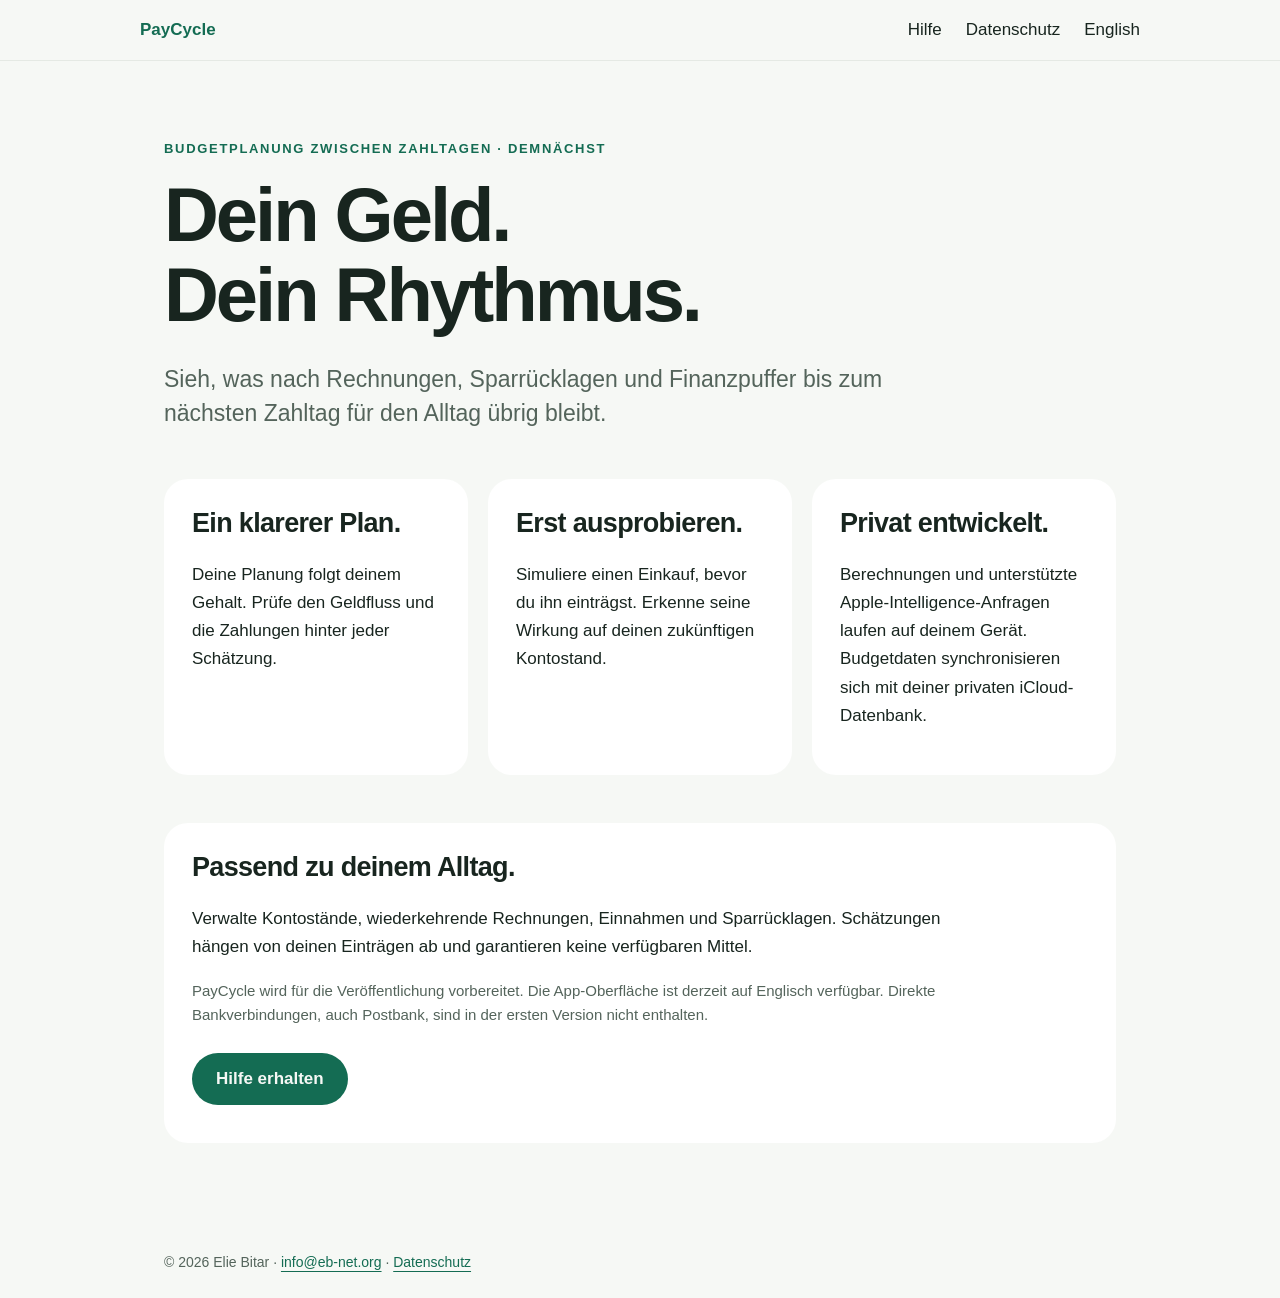
==== index-de.html @ 9efd3d26 "Add German privacy and support pages" ====
<!doctype html><html lang="de"><meta charset="utf-8"><meta name="viewport" content="width=device-width,initial-scale=1"><title>PayCycle — Dein Geld, dein Rhythmus</title><link rel="stylesheet" href="site.css"><nav><a class="brand" href="index-de.html">PayCycle</a><div><a href="support-de.html">Hilfe</a><a href="privacy-de.html">Datenschutz</a><a href="index.html" lang="en">English</a></div></nav><main><p class="eyebrow">Budgetplanung zwischen Zahltagen · Demnächst</p><h1>Dein Geld.<br>Dein Rhythmus.</h1><p class="lead">Sieh, was nach Rechnungen, Sparrücklagen und Finanzpuffer bis zum nächsten Zahltag für den Alltag übrig bleibt.</p><div class="grid"><article class="card"><h2>Ein klarerer Plan.</h2><p>Deine Planung folgt deinem Gehalt. Prüfe den Geldfluss und die Zahlungen hinter jeder Schätzung.</p></article><article class="card"><h2>Erst ausprobieren.</h2><p>Simuliere einen Einkauf, bevor du ihn einträgst. Erkenne seine Wirkung auf deinen zukünftigen Kontostand.</p></article><article class="card"><h2>Privat entwickelt.</h2><p>Berechnungen und unterstützte Apple-Intelligence-Anfragen laufen auf deinem Gerät. Budgetdaten synchronisieren sich mit deiner privaten iCloud-Datenbank.</p></article></div><section><h2>Passend zu deinem Alltag.</h2><p>Verwalte Kontostände, wiederkehrende Rechnungen, Einnahmen und Sparrücklagen. Schätzungen hängen von deinen Einträgen ab und garantieren keine verfügbaren Mittel.</p><p class="note">PayCycle wird für die Veröffentlichung vorbereitet. Die App-Oberfläche ist derzeit auf Englisch verfügbar. Direkte Bankverbindungen, auch Postbank, sind in der ersten Version nicht enthalten.</p><a class="button" href="support-de.html">Hilfe erhalten</a></section></main><footer>© 2026 Elie Bitar · <a href="mailto:info@eb-net.org">info@eb-net.org</a> · <a href="privacy-de.html">Datenschutz</a></footer></html>
---- site.css ----
:root{color-scheme:light dark;--bg:#f6f8f5;--card:#fff;--ink:#18251f;--muted:#54645b;--accent:#146c53}*{box-sizing:border-box}body{margin:0;background:var(--bg);color:var(--ink);font:17px/1.65 -apple-system,BlinkMacSystemFont,"Segoe UI",sans-serif}nav{position:sticky;top:0;display:flex;justify-content:space-between;gap:20px;padding:16px max(20px,calc((100vw - 1000px)/2));backdrop-filter:blur(20px);background:color-mix(in srgb,var(--bg) 85%,transparent);border-bottom:1px solid #80908625}nav a{text-decoration:none;color:var(--ink)}nav div{display:flex;gap:24px}.brand{font-weight:750;color:var(--accent)}main{max-width:1000px;margin:auto;padding:64px 24px}h1{font-size:clamp(40px,7vw,76px);line-height:1.04;letter-spacing:-.04em;max-width:850px;margin:16px 0 28px}h2{font-size:27px;line-height:1.2;letter-spacing:-.025em;margin-top:0}p{max-width:760px}.lead{font-size:23px;line-height:1.5;color:var(--muted)}.eyebrow{font-size:13px;font-weight:700;letter-spacing:.13em;text-transform:uppercase;color:var(--accent)}.grid{display:grid;grid-template-columns:repeat(auto-fit,minmax(250px,1fr));gap:20px;margin:48px 0}section,.card{background:var(--card);border-radius:24px;padding:28px;margin:20px 0}.grid .card{margin:0}a{color:var(--accent);text-underline-offset:4px}.button{display:inline-block;background:var(--accent);color:var(--bg);padding:12px 24px;border-radius:999px;text-decoration:none;font-weight:650;margin:10px 0}details{padding:20px 0;border-bottom:1px solid #80908630}summary{cursor:pointer;font-weight:650;min-height:44px}footer{max-width:1000px;margin:auto;padding:24px;color:var(--muted);font-size:14px}.note{color:var(--muted);font-size:15px}li{margin:8px 0}@media(prefers-color-scheme:dark){:root{--bg:#0e1712;--card:#1b2720;--ink:#ecf5ee;--muted:#b6c8bc;--accent:#85ddaf}}@media(max-width:560px){nav{flex-direction:column;gap:4px}main{padding-top:40px}section{padding:22px}}
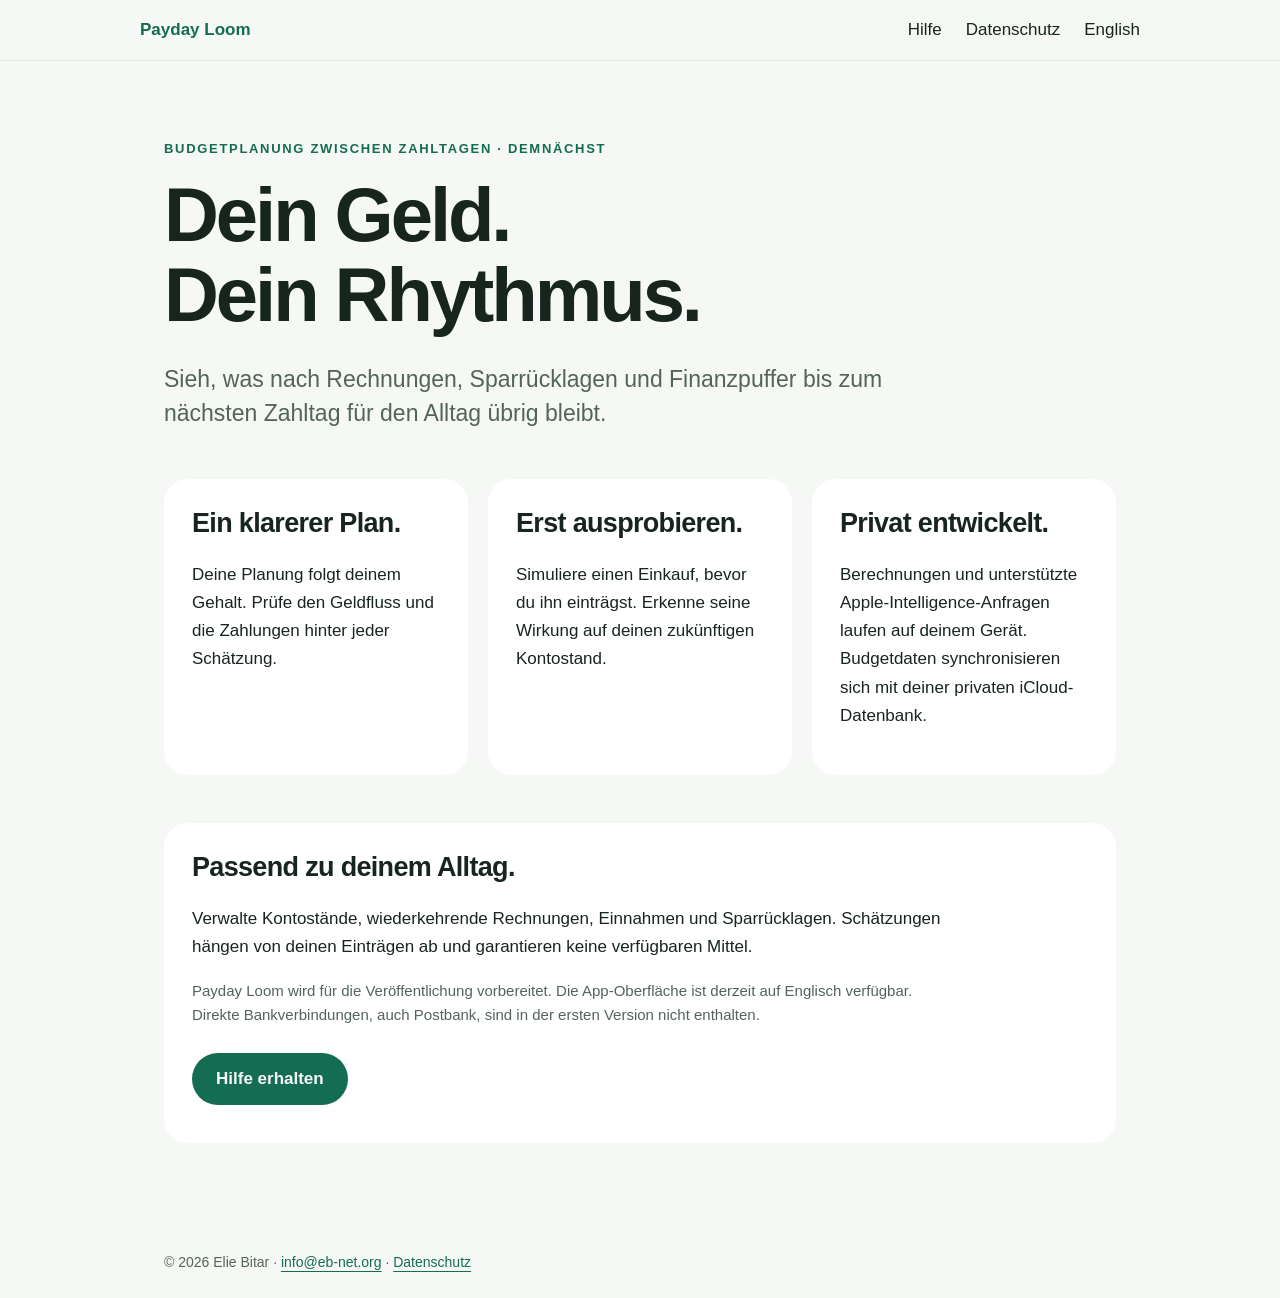
==== commit a02c0df3: "Rename product website to Payday Loom" ====
--- a/index-de.html
+++ b/index-de.html
@@ -1 +1 @@
-<!doctype html><html lang="de"><meta charset="utf-8"><meta name="viewport" content="width=device-width,initial-scale=1"><title>PayCycle — Dein Geld, dein Rhythmus</title><link rel="stylesheet" href="site.css"><nav><a class="brand" href="index-de.html">PayCycle</a><div><a href="support-de.html">Hilfe</a><a href="privacy-de.html">Datenschutz</a><a href="index.html" lang="en">English</a></div></nav><main><p class="eyebrow">Budgetplanung zwischen Zahltagen · Demnächst</p><h1>Dein Geld.<br>Dein Rhythmus.</h1><p class="lead">Sieh, was nach Rechnungen, Sparrücklagen und Finanzpuffer bis zum nächsten Zahltag für den Alltag übrig bleibt.</p><div class="grid"><article class="card"><h2>Ein klarerer Plan.</h2><p>Deine Planung folgt deinem Gehalt. Prüfe den Geldfluss und die Zahlungen hinter jeder Schätzung.</p></article><article class="card"><h2>Erst ausprobieren.</h2><p>Simuliere einen Einkauf, bevor du ihn einträgst. Erkenne seine Wirkung auf deinen zukünftigen Kontostand.</p></article><article class="card"><h2>Privat entwickelt.</h2><p>Berechnungen und unterstützte Apple-Intelligence-Anfragen laufen auf deinem Gerät. Budgetdaten synchronisieren sich mit deiner privaten iCloud-Datenbank.</p></article></div><section><h2>Passend zu deinem Alltag.</h2><p>Verwalte Kontostände, wiederkehrende Rechnungen, Einnahmen und Sparrücklagen. Schätzungen hängen von deinen Einträgen ab und garantieren keine verfügbaren Mittel.</p><p class="note">PayCycle wird für die Veröffentlichung vorbereitet. Die App-Oberfläche ist derzeit auf Englisch verfügbar. Direkte Bankverbindungen, auch Postbank, sind in der ersten Version nicht enthalten.</p><a class="button" href="support-de.html">Hilfe erhalten</a></section></main><footer>© 2026 Elie Bitar · <a href="mailto:info@eb-net.org">info@eb-net.org</a> · <a href="privacy-de.html">Datenschutz</a></footer></html>
+<!doctype html><html lang="de"><meta charset="utf-8"><meta name="viewport" content="width=device-width,initial-scale=1"><title>Payday Loom — Dein Geld, dein Rhythmus</title><link rel="stylesheet" href="site.css"><nav><a class="brand" href="index-de.html">Payday Loom</a><div><a href="support-de.html">Hilfe</a><a href="privacy-de.html">Datenschutz</a><a href="index.html" lang="en">English</a></div></nav><main><p class="eyebrow">Budgetplanung zwischen Zahltagen · Demnächst</p><h1>Dein Geld.<br>Dein Rhythmus.</h1><p class="lead">Sieh, was nach Rechnungen, Sparrücklagen und Finanzpuffer bis zum nächsten Zahltag für den Alltag übrig bleibt.</p><div class="grid"><article class="card"><h2>Ein klarerer Plan.</h2><p>Deine Planung folgt deinem Gehalt. Prüfe den Geldfluss und die Zahlungen hinter jeder Schätzung.</p></article><article class="card"><h2>Erst ausprobieren.</h2><p>Simuliere einen Einkauf, bevor du ihn einträgst. Erkenne seine Wirkung auf deinen zukünftigen Kontostand.</p></article><article class="card"><h2>Privat entwickelt.</h2><p>Berechnungen und unterstützte Apple-Intelligence-Anfragen laufen auf deinem Gerät. Budgetdaten synchronisieren sich mit deiner privaten iCloud-Datenbank.</p></article></div><section><h2>Passend zu deinem Alltag.</h2><p>Verwalte Kontostände, wiederkehrende Rechnungen, Einnahmen und Sparrücklagen. Schätzungen hängen von deinen Einträgen ab und garantieren keine verfügbaren Mittel.</p><p class="note">Payday Loom wird für die Veröffentlichung vorbereitet. Die App-Oberfläche ist derzeit auf Englisch verfügbar. Direkte Bankverbindungen, auch Postbank, sind in der ersten Version nicht enthalten.</p><a class="button" href="support-de.html">Hilfe erhalten</a></section></main><footer>© 2026 Elie Bitar · <a href="mailto:info@eb-net.org">info@eb-net.org</a> · <a href="privacy-de.html">Datenschutz</a></footer></html>
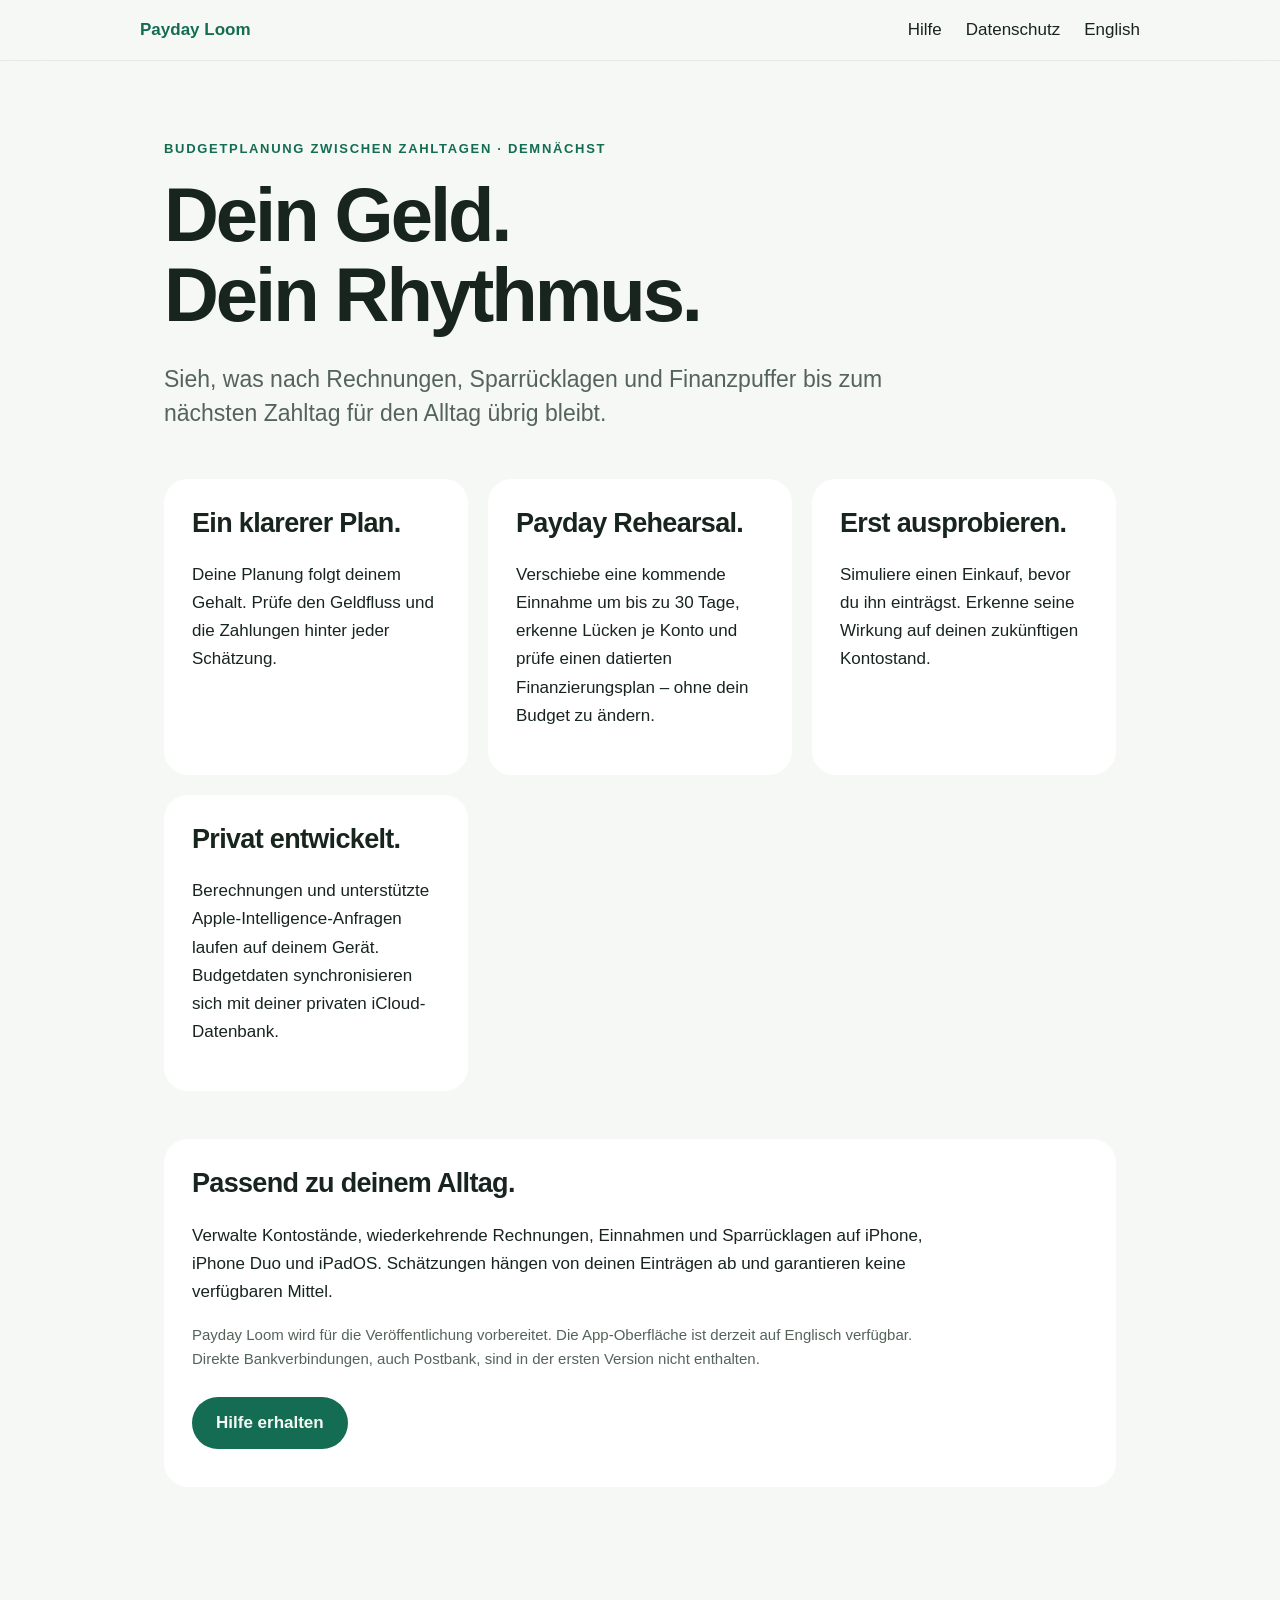
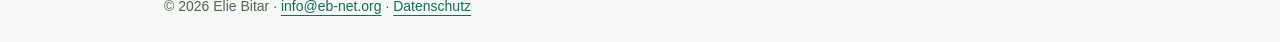
==== commit 73822653: "Document Payday Rehearsal and adaptive iPhone Duo/iPadOS support" ====
--- a/index-de.html
+++ b/index-de.html
@@ -1 +1 @@
-<!doctype html><html lang="de"><meta charset="utf-8"><meta name="viewport" content="width=device-width,initial-scale=1"><title>Payday Loom — Dein Geld, dein Rhythmus</title><link rel="stylesheet" href="site.css"><nav><a class="brand" href="index-de.html">Payday Loom</a><div><a href="support-de.html">Hilfe</a><a href="privacy-de.html">Datenschutz</a><a href="index.html" lang="en">English</a></div></nav><main><p class="eyebrow">Budgetplanung zwischen Zahltagen · Demnächst</p><h1>Dein Geld.<br>Dein Rhythmus.</h1><p class="lead">Sieh, was nach Rechnungen, Sparrücklagen und Finanzpuffer bis zum nächsten Zahltag für den Alltag übrig bleibt.</p><div class="grid"><article class="card"><h2>Ein klarerer Plan.</h2><p>Deine Planung folgt deinem Gehalt. Prüfe den Geldfluss und die Zahlungen hinter jeder Schätzung.</p></article><article class="card"><h2>Erst ausprobieren.</h2><p>Simuliere einen Einkauf, bevor du ihn einträgst. Erkenne seine Wirkung auf deinen zukünftigen Kontostand.</p></article><article class="card"><h2>Privat entwickelt.</h2><p>Berechnungen und unterstützte Apple-Intelligence-Anfragen laufen auf deinem Gerät. Budgetdaten synchronisieren sich mit deiner privaten iCloud-Datenbank.</p></article></div><section><h2>Passend zu deinem Alltag.</h2><p>Verwalte Kontostände, wiederkehrende Rechnungen, Einnahmen und Sparrücklagen. Schätzungen hängen von deinen Einträgen ab und garantieren keine verfügbaren Mittel.</p><p class="note">Payday Loom wird für die Veröffentlichung vorbereitet. Die App-Oberfläche ist derzeit auf Englisch verfügbar. Direkte Bankverbindungen, auch Postbank, sind in der ersten Version nicht enthalten.</p><a class="button" href="support-de.html">Hilfe erhalten</a></section></main><footer>© 2026 Elie Bitar · <a href="mailto:info@eb-net.org">info@eb-net.org</a> · <a href="privacy-de.html">Datenschutz</a></footer></html>
+<!doctype html><html lang="de"><meta charset="utf-8"><meta name="viewport" content="width=device-width,initial-scale=1"><title>Payday Loom — Dein Geld, dein Rhythmus</title><link rel="stylesheet" href="site.css"><nav><a class="brand" href="index-de.html">Payday Loom</a><div><a href="support-de.html">Hilfe</a><a href="privacy-de.html">Datenschutz</a><a href="index.html" lang="en">English</a></div></nav><main><p class="eyebrow">Budgetplanung zwischen Zahltagen · Demnächst</p><h1>Dein Geld.<br>Dein Rhythmus.</h1><p class="lead">Sieh, was nach Rechnungen, Sparrücklagen und Finanzpuffer bis zum nächsten Zahltag für den Alltag übrig bleibt.</p><div class="grid"><article class="card"><h2>Ein klarerer Plan.</h2><p>Deine Planung folgt deinem Gehalt. Prüfe den Geldfluss und die Zahlungen hinter jeder Schätzung.</p></article><article class="card"><h2>Payday Rehearsal.</h2><p>Verschiebe eine kommende Einnahme um bis zu 30 Tage, erkenne Lücken je Konto und prüfe einen datierten Finanzierungsplan – ohne dein Budget zu ändern.</p></article><article class="card"><h2>Erst ausprobieren.</h2><p>Simuliere einen Einkauf, bevor du ihn einträgst. Erkenne seine Wirkung auf deinen zukünftigen Kontostand.</p></article><article class="card"><h2>Privat entwickelt.</h2><p>Berechnungen und unterstützte Apple-Intelligence-Anfragen laufen auf deinem Gerät. Budgetdaten synchronisieren sich mit deiner privaten iCloud-Datenbank.</p></article></div><section><h2>Passend zu deinem Alltag.</h2><p>Verwalte Kontostände, wiederkehrende Rechnungen, Einnahmen und Sparrücklagen auf iPhone, iPhone Duo und iPadOS. Schätzungen hängen von deinen Einträgen ab und garantieren keine verfügbaren Mittel.</p><p class="note">Payday Loom wird für die Veröffentlichung vorbereitet. Die App-Oberfläche ist derzeit auf Englisch verfügbar. Direkte Bankverbindungen, auch Postbank, sind in der ersten Version nicht enthalten.</p><a class="button" href="support-de.html">Hilfe erhalten</a></section></main><footer>© 2026 Elie Bitar · <a href="mailto:info@eb-net.org">info@eb-net.org</a> · <a href="privacy-de.html">Datenschutz</a></footer></html>
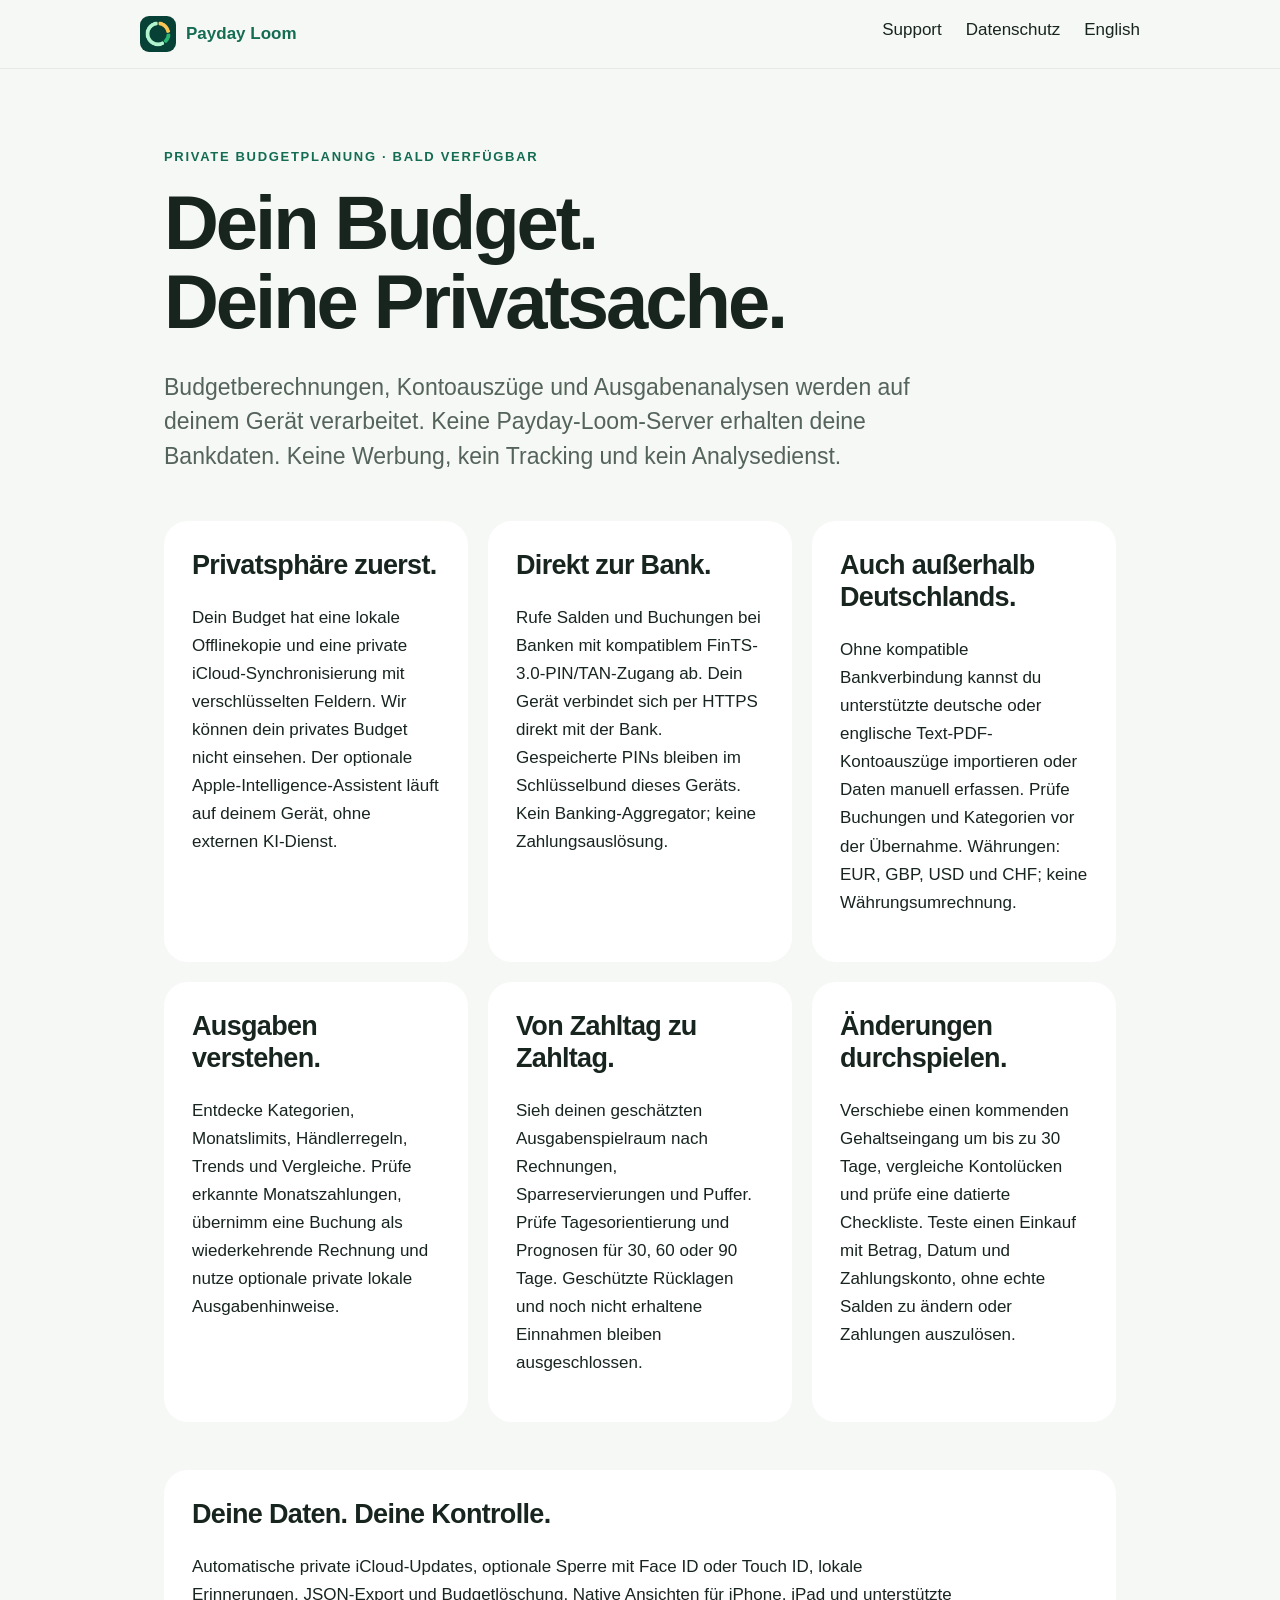
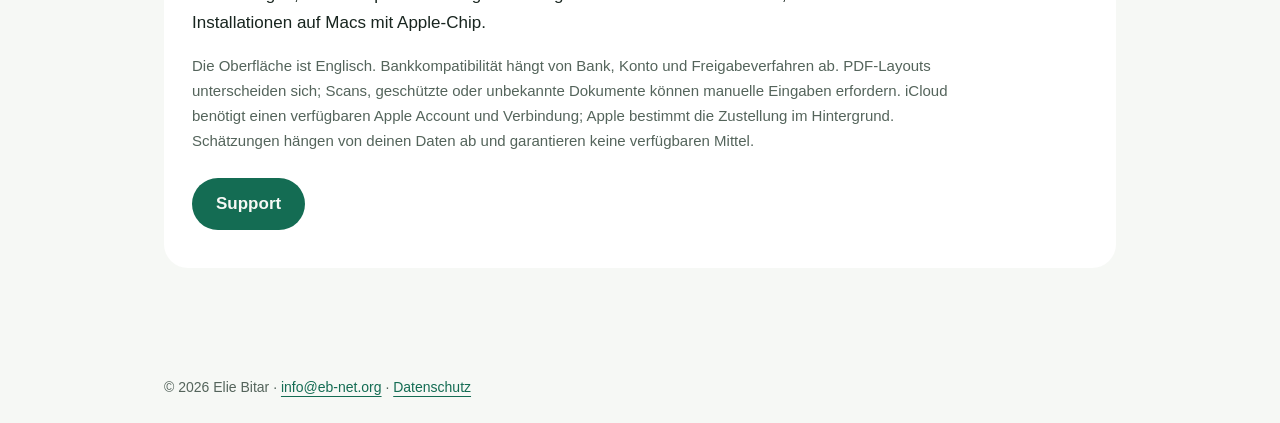
==== commit 8108e147: "Lead PayDay website with privacy and explain FinTS, imports and budgeting" ====
--- a/index-de.html
+++ b/index-de.html
@@ -1 +1 @@
-<!doctype html><html lang="de"><meta charset="utf-8"><meta name="viewport" content="width=device-width,initial-scale=1"><title>Payday Loom — Dein Geld, dein Rhythmus</title><link rel="stylesheet" href="site.css"><nav><a class="brand" href="index-de.html">Payday Loom</a><div><a href="support-de.html">Hilfe</a><a href="privacy-de.html">Datenschutz</a><a href="index.html" lang="en">English</a></div></nav><main><p class="eyebrow">Budgetplanung zwischen Zahltagen · Demnächst</p><h1>Dein Geld.<br>Dein Rhythmus.</h1><p class="lead">Sieh, was nach Rechnungen, Sparrücklagen und Finanzpuffer bis zum nächsten Zahltag für den Alltag übrig bleibt.</p><div class="grid"><article class="card"><h2>Ein klarerer Plan.</h2><p>Deine Planung folgt deinem Gehalt. Prüfe den Geldfluss und die Zahlungen hinter jeder Schätzung.</p></article><article class="card"><h2>Payday Rehearsal.</h2><p>Verschiebe eine kommende Einnahme um bis zu 30 Tage, erkenne Lücken je Konto und prüfe einen datierten Finanzierungsplan – ohne dein Budget zu ändern.</p></article><article class="card"><h2>Erst ausprobieren.</h2><p>Simuliere einen Einkauf, bevor du ihn einträgst. Erkenne seine Wirkung auf deinen zukünftigen Kontostand.</p></article><article class="card"><h2>Privat entwickelt.</h2><p>Berechnungen und unterstützte Apple-Intelligence-Anfragen laufen auf deinem Gerät. Budgetdaten synchronisieren sich mit deiner privaten iCloud-Datenbank.</p></article></div><section><h2>Passend zu deinem Alltag.</h2><p>Verwalte Kontostände, wiederkehrende Rechnungen, Einnahmen und Sparrücklagen auf iPhone, iPhone Duo und iPadOS. Schätzungen hängen von deinen Einträgen ab und garantieren keine verfügbaren Mittel.</p><p class="note">Payday Loom wird für die Veröffentlichung vorbereitet. Die App-Oberfläche ist derzeit auf Englisch verfügbar. Direkte Bankverbindungen, auch Postbank, sind in der ersten Version nicht enthalten.</p><a class="button" href="support-de.html">Hilfe erhalten</a></section></main><footer>© 2026 Elie Bitar · <a href="mailto:info@eb-net.org">info@eb-net.org</a> · <a href="privacy-de.html">Datenschutz</a></footer></html>
+<!doctype html><html lang="de"><meta charset="utf-8"><meta name="viewport" content="width=device-width,initial-scale=1"><meta name="description" content="Payday Loom — private on-device budgeting, direct FinTS banks, statement import and manual records."><title>Payday Loom — Dein Budget bleibt privat</title><link rel="icon" href="app-icon.png"><link rel="stylesheet" href="site.css"><nav><a class="brand" href="index-de.html"><img src="app-icon.png" width="36" height="36" alt="">Payday Loom</a><div><a href="support-de.html">Support</a><a href="privacy-de.html">Datenschutz</a><a href="index.html">English</a></div></nav><main><p class="eyebrow">Private Budgetplanung · Bald verfügbar</p><h1>Dein Budget.<br>Deine Privatsache.</h1><p class="lead">Budgetberechnungen, Kontoauszüge und Ausgabenanalysen werden auf deinem Gerät verarbeitet. Keine Payday-Loom-Server erhalten deine Bankdaten. Keine Werbung, kein Tracking und kein Analysedienst.</p><div class="grid"><article class="card"><h2>Privatsphäre zuerst.</h2><p>Dein Budget hat eine lokale Offlinekopie und eine private iCloud-Synchronisierung mit verschlüsselten Feldern. Wir können dein privates Budget nicht einsehen. Der optionale Apple-Intelligence-Assistent läuft auf deinem Gerät, ohne externen KI-Dienst.</p></article><article class="card"><h2>Direkt zur Bank.</h2><p>Rufe Salden und Buchungen bei Banken mit kompatiblem FinTS-3.0-PIN/TAN-Zugang ab. Dein Gerät verbindet sich per HTTPS direkt mit der Bank. Gespeicherte PINs bleiben im Schlüsselbund dieses Geräts. Kein Banking-Aggregator; keine Zahlungsauslösung.</p></article><article class="card"><h2>Auch außerhalb Deutschlands.</h2><p>Ohne kompatible Bankverbindung kannst du unterstützte deutsche oder englische Text-PDF-Kontoauszüge importieren oder Daten manuell erfassen. Prüfe Buchungen und Kategorien vor der Übernahme. Währungen: EUR, GBP, USD und CHF; keine Währungsumrechnung.</p></article><article class="card"><h2>Ausgaben verstehen.</h2><p>Entdecke Kategorien, Monatslimits, Händlerregeln, Trends und Vergleiche. Prüfe erkannte Monatszahlungen, übernimm eine Buchung als wiederkehrende Rechnung und nutze optionale private lokale Ausgabenhinweise.</p></article><article class="card"><h2>Von Zahltag zu Zahltag.</h2><p>Sieh deinen geschätzten Ausgabenspielraum nach Rechnungen, Sparreservierungen und Puffer. Prüfe Tagesorientierung und Prognosen für 30, 60 oder 90 Tage. Geschützte Rücklagen und noch nicht erhaltene Einnahmen bleiben ausgeschlossen.</p></article><article class="card"><h2>Änderungen durchspielen.</h2><p>Verschiebe einen kommenden Gehaltseingang um bis zu 30 Tage, vergleiche Kontolücken und prüfe eine datierte Checkliste. Teste einen Einkauf mit Betrag, Datum und Zahlungskonto, ohne echte Salden zu ändern oder Zahlungen auszulösen.</p></article></div><section><h2>Deine Daten. Deine Kontrolle.</h2><p>Automatische private iCloud-Updates, optionale Sperre mit Face ID oder Touch ID, lokale Erinnerungen, JSON-Export und Budgetlöschung. Native Ansichten für iPhone, iPad und unterstützte Installationen auf Macs mit Apple-Chip.</p><p class="note">Die Oberfläche ist Englisch. Bankkompatibilität hängt von Bank, Konto und Freigabeverfahren ab. PDF-Layouts unterscheiden sich; Scans, geschützte oder unbekannte Dokumente können manuelle Eingaben erfordern. iCloud benötigt einen verfügbaren Apple Account und Verbindung; Apple bestimmt die Zustellung im Hintergrund. Schätzungen hängen von deinen Daten ab und garantieren keine verfügbaren Mittel.</p><a class="button" href="support-de.html">Support</a></section></main><footer>© 2026 Elie Bitar · <a href="mailto:info@eb-net.org">info@eb-net.org</a> · <a href="privacy-de.html">Datenschutz</a></footer></html>
--- a/site.css
+++ b/site.css
@@ -1 +1,3 @@
 :root{color-scheme:light dark;--bg:#f6f8f5;--card:#fff;--ink:#18251f;--muted:#54645b;--accent:#146c53}*{box-sizing:border-box}body{margin:0;background:var(--bg);color:var(--ink);font:17px/1.65 -apple-system,BlinkMacSystemFont,"Segoe UI",sans-serif}nav{position:sticky;top:0;display:flex;justify-content:space-between;gap:20px;padding:16px max(20px,calc((100vw - 1000px)/2));backdrop-filter:blur(20px);background:color-mix(in srgb,var(--bg) 85%,transparent);border-bottom:1px solid #80908625}nav a{text-decoration:none;color:var(--ink)}nav div{display:flex;gap:24px}.brand{font-weight:750;color:var(--accent)}main{max-width:1000px;margin:auto;padding:64px 24px}h1{font-size:clamp(40px,7vw,76px);line-height:1.04;letter-spacing:-.04em;max-width:850px;margin:16px 0 28px}h2{font-size:27px;line-height:1.2;letter-spacing:-.025em;margin-top:0}p{max-width:760px}.lead{font-size:23px;line-height:1.5;color:var(--muted)}.eyebrow{font-size:13px;font-weight:700;letter-spacing:.13em;text-transform:uppercase;color:var(--accent)}.grid{display:grid;grid-template-columns:repeat(auto-fit,minmax(250px,1fr));gap:20px;margin:48px 0}section,.card{background:var(--card);border-radius:24px;padding:28px;margin:20px 0}.grid .card{margin:0}a{color:var(--accent);text-underline-offset:4px}.button{display:inline-block;background:var(--accent);color:var(--bg);padding:12px 24px;border-radius:999px;text-decoration:none;font-weight:650;margin:10px 0}details{padding:20px 0;border-bottom:1px solid #80908630}summary{cursor:pointer;font-weight:650;min-height:44px}footer{max-width:1000px;margin:auto;padding:24px;color:var(--muted);font-size:14px}.note{color:var(--muted);font-size:15px}li{margin:8px 0}@media(prefers-color-scheme:dark){:root{--bg:#0e1712;--card:#1b2720;--ink:#ecf5ee;--muted:#b6c8bc;--accent:#85ddaf}}@media(max-width:560px){nav{flex-direction:column;gap:4px}main{padding-top:40px}section{padding:22px}}
+
+.brand{display:inline-flex;align-items:center;gap:10px}.brand img{border-radius:9px;flex-shrink:0}
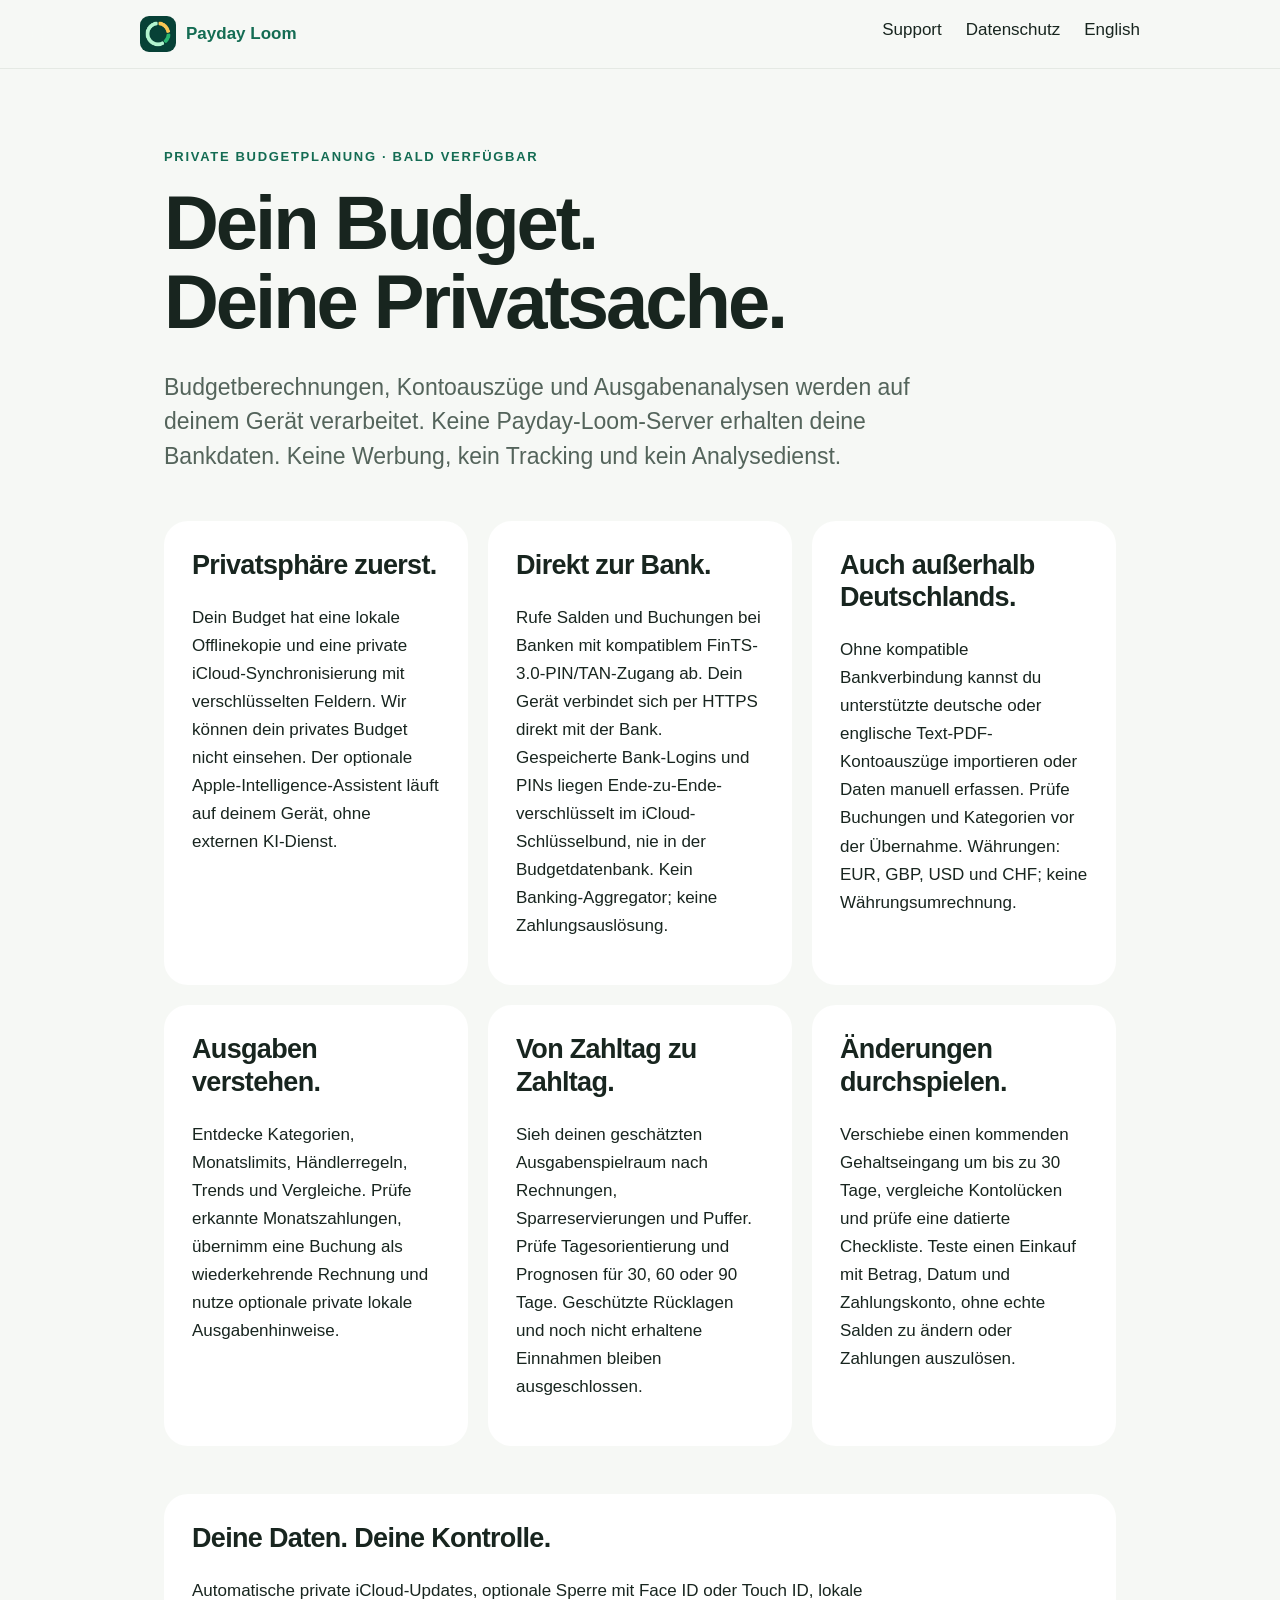
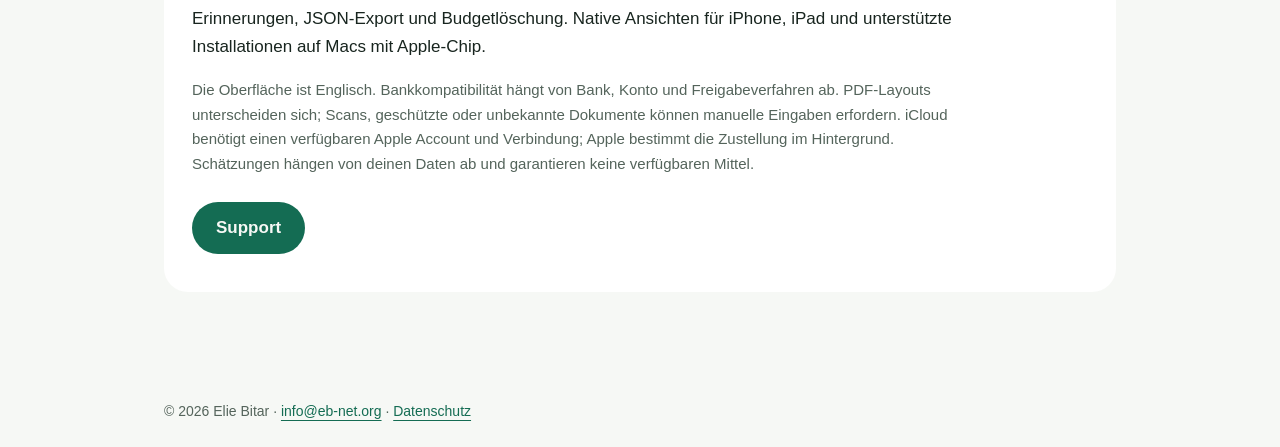
==== commit b67f5433: "Describe iCloud Keychain bank logins, synced settings and manual sync Co-Authored-By: Claude Opus 5." ====
--- a/index-de.html
+++ b/index-de.html
@@ -1 +1 @@
-<!doctype html><html lang="de"><meta charset="utf-8"><meta name="viewport" content="width=device-width,initial-scale=1"><meta name="description" content="Payday Loom — private on-device budgeting, direct FinTS banks, statement import and manual records."><title>Payday Loom — Dein Budget bleibt privat</title><link rel="icon" href="app-icon.png"><link rel="stylesheet" href="site.css"><nav><a class="brand" href="index-de.html"><img src="app-icon.png" width="36" height="36" alt="">Payday Loom</a><div><a href="support-de.html">Support</a><a href="privacy-de.html">Datenschutz</a><a href="index.html">English</a></div></nav><main><p class="eyebrow">Private Budgetplanung · Bald verfügbar</p><h1>Dein Budget.<br>Deine Privatsache.</h1><p class="lead">Budgetberechnungen, Kontoauszüge und Ausgabenanalysen werden auf deinem Gerät verarbeitet. Keine Payday-Loom-Server erhalten deine Bankdaten. Keine Werbung, kein Tracking und kein Analysedienst.</p><div class="grid"><article class="card"><h2>Privatsphäre zuerst.</h2><p>Dein Budget hat eine lokale Offlinekopie und eine private iCloud-Synchronisierung mit verschlüsselten Feldern. Wir können dein privates Budget nicht einsehen. Der optionale Apple-Intelligence-Assistent läuft auf deinem Gerät, ohne externen KI-Dienst.</p></article><article class="card"><h2>Direkt zur Bank.</h2><p>Rufe Salden und Buchungen bei Banken mit kompatiblem FinTS-3.0-PIN/TAN-Zugang ab. Dein Gerät verbindet sich per HTTPS direkt mit der Bank. Gespeicherte PINs bleiben im Schlüsselbund dieses Geräts. Kein Banking-Aggregator; keine Zahlungsauslösung.</p></article><article class="card"><h2>Auch außerhalb Deutschlands.</h2><p>Ohne kompatible Bankverbindung kannst du unterstützte deutsche oder englische Text-PDF-Kontoauszüge importieren oder Daten manuell erfassen. Prüfe Buchungen und Kategorien vor der Übernahme. Währungen: EUR, GBP, USD und CHF; keine Währungsumrechnung.</p></article><article class="card"><h2>Ausgaben verstehen.</h2><p>Entdecke Kategorien, Monatslimits, Händlerregeln, Trends und Vergleiche. Prüfe erkannte Monatszahlungen, übernimm eine Buchung als wiederkehrende Rechnung und nutze optionale private lokale Ausgabenhinweise.</p></article><article class="card"><h2>Von Zahltag zu Zahltag.</h2><p>Sieh deinen geschätzten Ausgabenspielraum nach Rechnungen, Sparreservierungen und Puffer. Prüfe Tagesorientierung und Prognosen für 30, 60 oder 90 Tage. Geschützte Rücklagen und noch nicht erhaltene Einnahmen bleiben ausgeschlossen.</p></article><article class="card"><h2>Änderungen durchspielen.</h2><p>Verschiebe einen kommenden Gehaltseingang um bis zu 30 Tage, vergleiche Kontolücken und prüfe eine datierte Checkliste. Teste einen Einkauf mit Betrag, Datum und Zahlungskonto, ohne echte Salden zu ändern oder Zahlungen auszulösen.</p></article></div><section><h2>Deine Daten. Deine Kontrolle.</h2><p>Automatische private iCloud-Updates, optionale Sperre mit Face ID oder Touch ID, lokale Erinnerungen, JSON-Export und Budgetlöschung. Native Ansichten für iPhone, iPad und unterstützte Installationen auf Macs mit Apple-Chip.</p><p class="note">Die Oberfläche ist Englisch. Bankkompatibilität hängt von Bank, Konto und Freigabeverfahren ab. PDF-Layouts unterscheiden sich; Scans, geschützte oder unbekannte Dokumente können manuelle Eingaben erfordern. iCloud benötigt einen verfügbaren Apple Account und Verbindung; Apple bestimmt die Zustellung im Hintergrund. Schätzungen hängen von deinen Daten ab und garantieren keine verfügbaren Mittel.</p><a class="button" href="support-de.html">Support</a></section></main><footer>© 2026 Elie Bitar · <a href="mailto:info@eb-net.org">info@eb-net.org</a> · <a href="privacy-de.html">Datenschutz</a></footer></html>
+<!doctype html><html lang="de"><meta charset="utf-8"><meta name="viewport" content="width=device-width,initial-scale=1"><meta name="description" content="Payday Loom — private on-device budgeting, direct FinTS banks, statement import and manual records."><title>Payday Loom — Dein Budget bleibt privat</title><link rel="icon" href="app-icon.png"><link rel="stylesheet" href="site.css"><nav><a class="brand" href="index-de.html"><img src="app-icon.png" width="36" height="36" alt="">Payday Loom</a><div><a href="support-de.html">Support</a><a href="privacy-de.html">Datenschutz</a><a href="index.html">English</a></div></nav><main><p class="eyebrow">Private Budgetplanung · Bald verfügbar</p><h1>Dein Budget.<br>Deine Privatsache.</h1><p class="lead">Budgetberechnungen, Kontoauszüge und Ausgabenanalysen werden auf deinem Gerät verarbeitet. Keine Payday-Loom-Server erhalten deine Bankdaten. Keine Werbung, kein Tracking und kein Analysedienst.</p><div class="grid"><article class="card"><h2>Privatsphäre zuerst.</h2><p>Dein Budget hat eine lokale Offlinekopie und eine private iCloud-Synchronisierung mit verschlüsselten Feldern. Wir können dein privates Budget nicht einsehen. Der optionale Apple-Intelligence-Assistent läuft auf deinem Gerät, ohne externen KI-Dienst.</p></article><article class="card"><h2>Direkt zur Bank.</h2><p>Rufe Salden und Buchungen bei Banken mit kompatiblem FinTS-3.0-PIN/TAN-Zugang ab. Dein Gerät verbindet sich per HTTPS direkt mit der Bank. Gespeicherte Bank-Logins und PINs liegen Ende-zu-Ende-verschlüsselt im iCloud-Schlüsselbund, nie in der Budgetdatenbank. Kein Banking-Aggregator; keine Zahlungsauslösung.</p></article><article class="card"><h2>Auch außerhalb Deutschlands.</h2><p>Ohne kompatible Bankverbindung kannst du unterstützte deutsche oder englische Text-PDF-Kontoauszüge importieren oder Daten manuell erfassen. Prüfe Buchungen und Kategorien vor der Übernahme. Währungen: EUR, GBP, USD und CHF; keine Währungsumrechnung.</p></article><article class="card"><h2>Ausgaben verstehen.</h2><p>Entdecke Kategorien, Monatslimits, Händlerregeln, Trends und Vergleiche. Prüfe erkannte Monatszahlungen, übernimm eine Buchung als wiederkehrende Rechnung und nutze optionale private lokale Ausgabenhinweise.</p></article><article class="card"><h2>Von Zahltag zu Zahltag.</h2><p>Sieh deinen geschätzten Ausgabenspielraum nach Rechnungen, Sparreservierungen und Puffer. Prüfe Tagesorientierung und Prognosen für 30, 60 oder 90 Tage. Geschützte Rücklagen und noch nicht erhaltene Einnahmen bleiben ausgeschlossen.</p></article><article class="card"><h2>Änderungen durchspielen.</h2><p>Verschiebe einen kommenden Gehaltseingang um bis zu 30 Tage, vergleiche Kontolücken und prüfe eine datierte Checkliste. Teste einen Einkauf mit Betrag, Datum und Zahlungskonto, ohne echte Salden zu ändern oder Zahlungen auszulösen.</p></article></div><section><h2>Deine Daten. Deine Kontrolle.</h2><p>Automatische private iCloud-Updates, optionale Sperre mit Face ID oder Touch ID, lokale Erinnerungen, JSON-Export und Budgetlöschung. Native Ansichten für iPhone, iPad und unterstützte Installationen auf Macs mit Apple-Chip.</p><p class="note">Die Oberfläche ist Englisch. Bankkompatibilität hängt von Bank, Konto und Freigabeverfahren ab. PDF-Layouts unterscheiden sich; Scans, geschützte oder unbekannte Dokumente können manuelle Eingaben erfordern. iCloud benötigt einen verfügbaren Apple Account und Verbindung; Apple bestimmt die Zustellung im Hintergrund. Schätzungen hängen von deinen Daten ab und garantieren keine verfügbaren Mittel.</p><a class="button" href="support-de.html">Support</a></section></main><footer>© 2026 Elie Bitar · <a href="mailto:info@eb-net.org">info@eb-net.org</a> · <a href="privacy-de.html">Datenschutz</a></footer></html>
